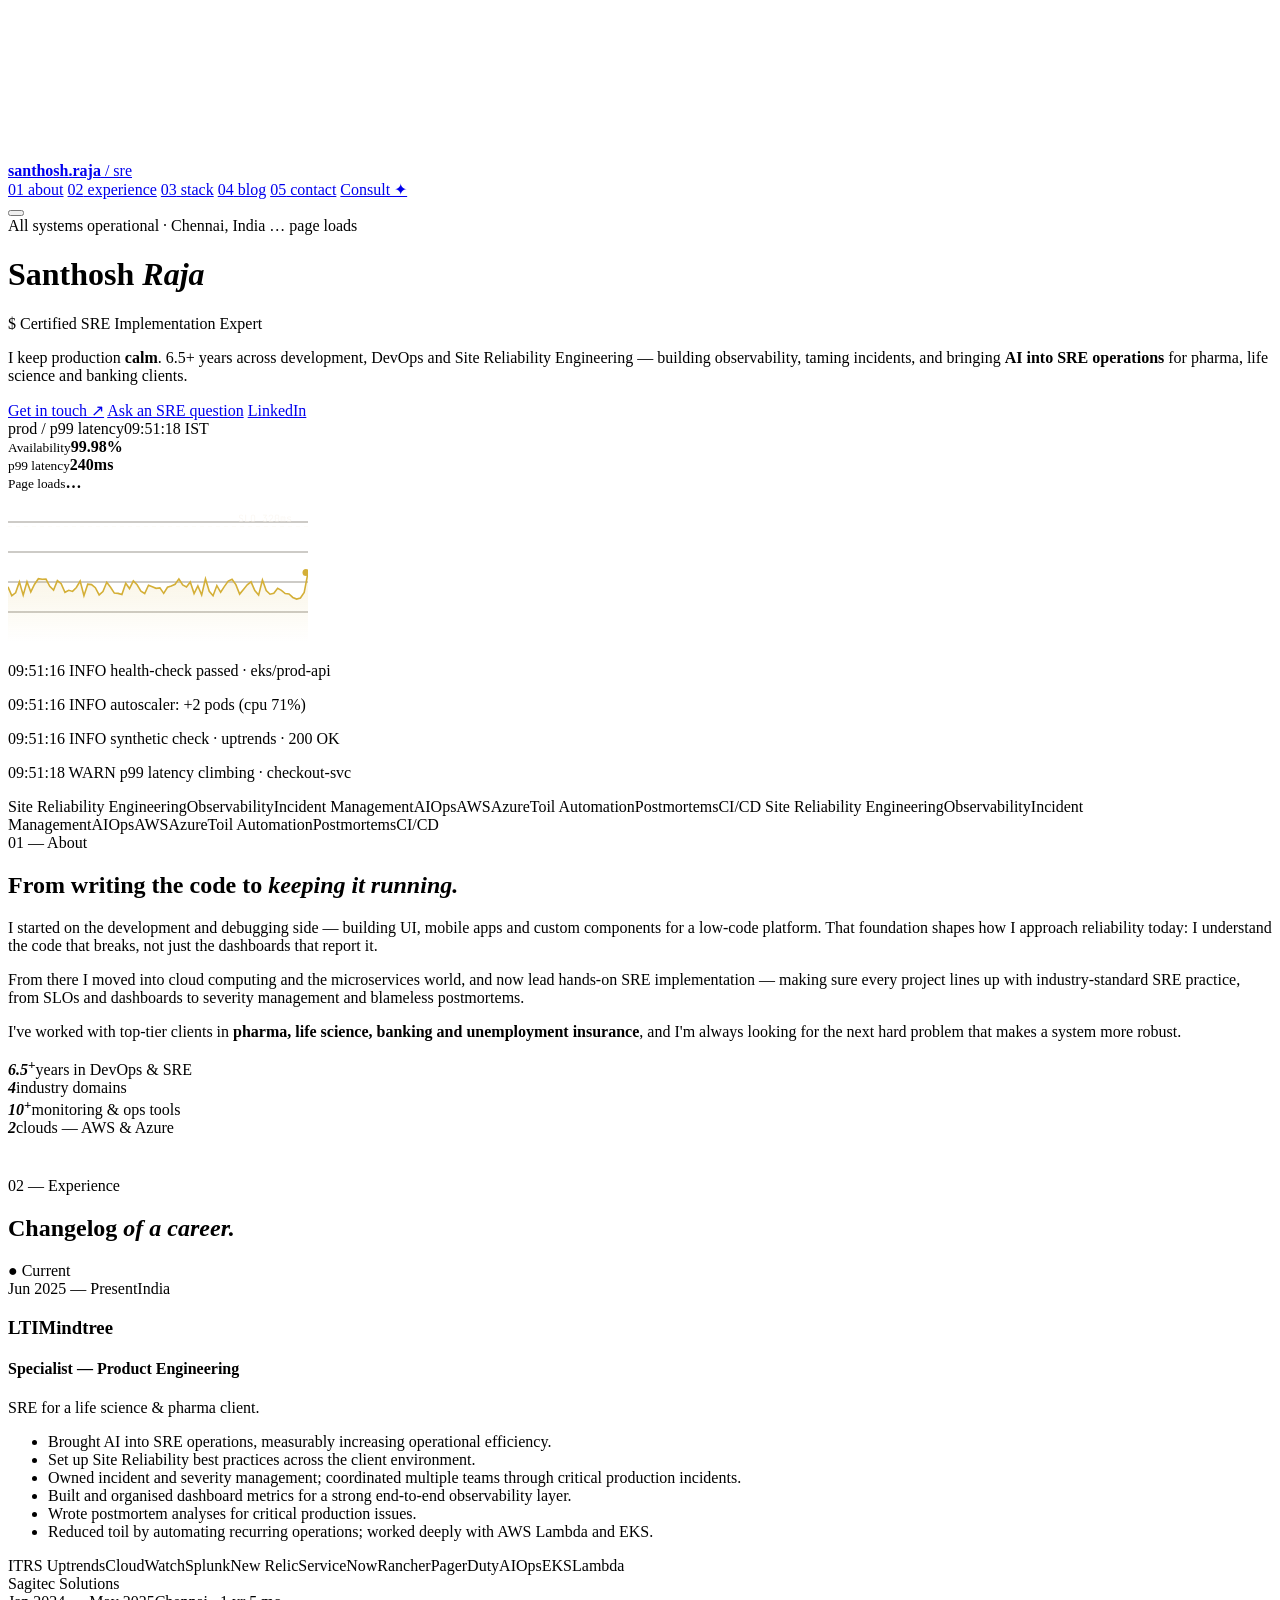
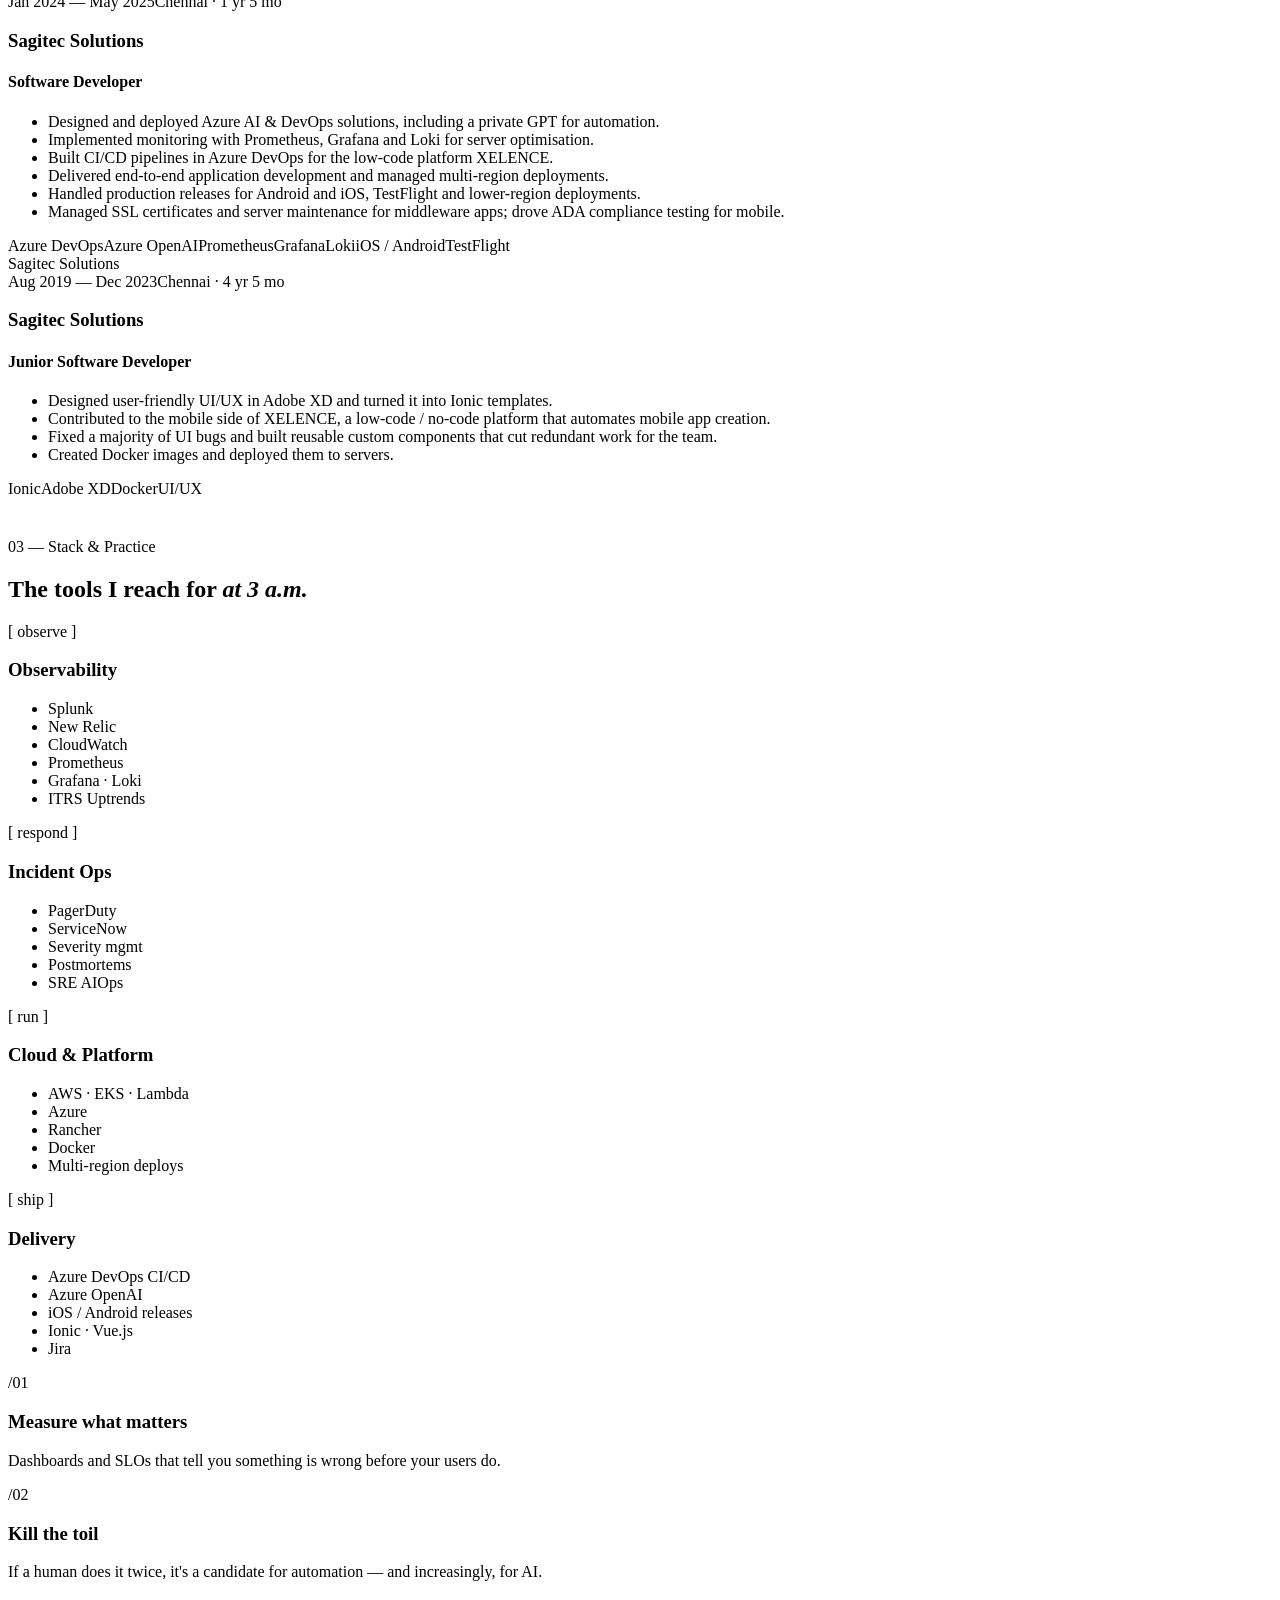
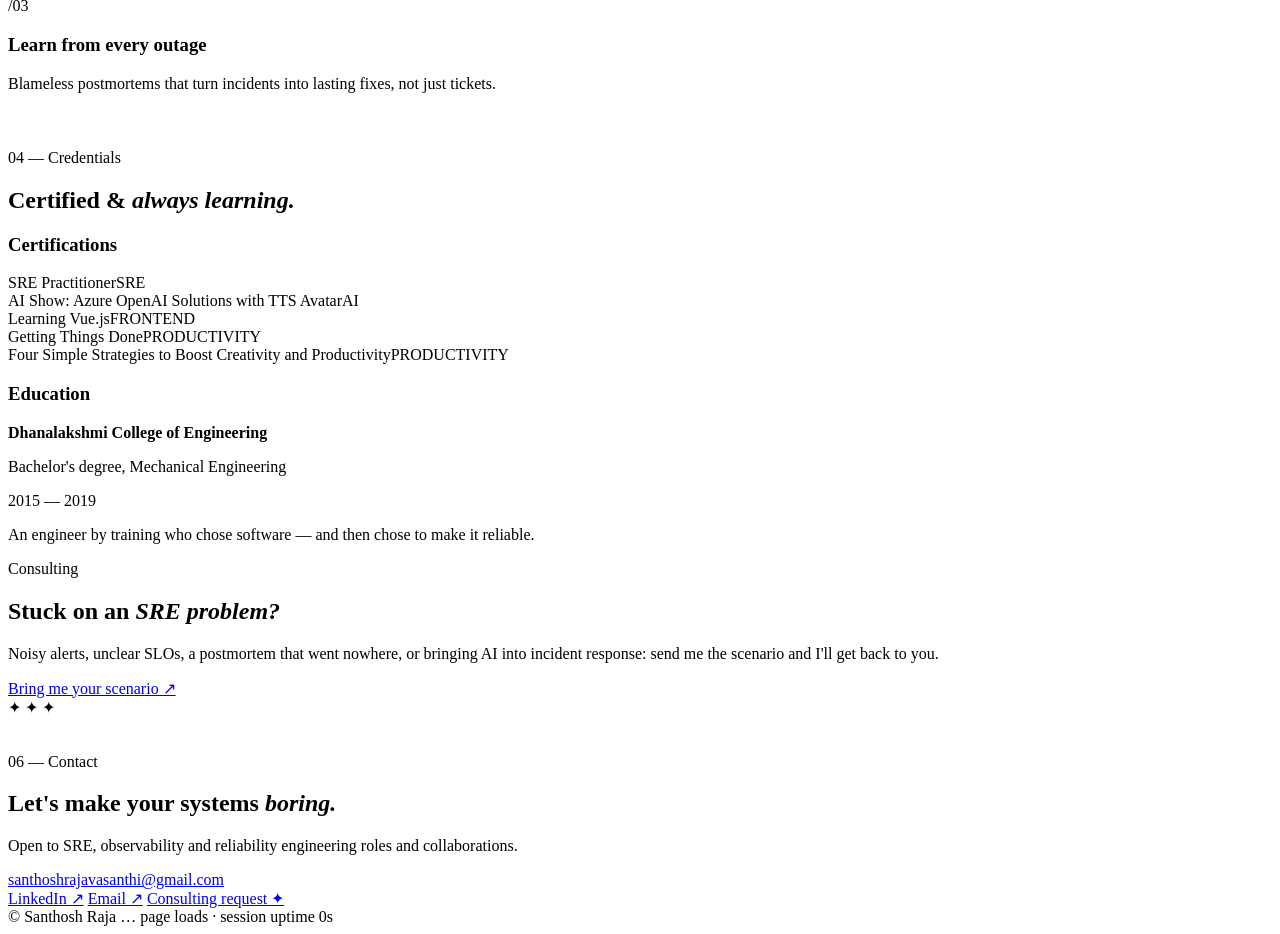
==== index.html @ d0b8d22f "New deisgns" ====
<!DOCTYPE html>
<html lang="en">
<head>
<meta charset="UTF-8" />
<meta name="viewport" content="width=device-width, initial-scale=1.0" />
<title>Santhosh Raja — Site Reliability Engineer</title>
<meta name="description" content="Santhosh Raja — Certified SRE Implementation Expert, SRE AI specialist, Observability & Monitoring, AWS and Azure. Chennai, India." />
<meta property="og:title" content="Santhosh Raja — Site Reliability Engineer" />
<meta property="og:description" content="6.5+ years across DevOps, SRE, observability and cloud. Keeping production calm." />
<meta name="theme-color" content="#050505" />
<link rel="icon" href="data:image/svg+xml,<svg xmlns='http://www.w3.org/2000/svg' viewBox='0 0 32 32'><rect width='32' height='32' rx='7' fill='%2307090c'/><circle cx='16' cy='16' r='6' fill='%23d4af37'/></svg>" />
<link rel="preconnect" href="https://fonts.googleapis.com" />
<link rel="preconnect" href="https://fonts.gstatic.com" crossorigin />
<link href="https://fonts.googleapis.com/css2?family=Cormorant+Garamond:ital,wght@0,400;0,500;0,600;1,400;1,500&family=Cinzel:wght@400;500;600&family=JetBrains+Mono:wght@400;500;700&family=Inter+Tight:wght@400;500;600;700&display=swap" rel="stylesheet" />
<link rel="stylesheet" href="assets/css/site.css" />
</head>
<body>
<canvas id="bg" aria-hidden="true"></canvas>
<div class="glow"></div>

<nav id="nav">
  <div class="wrap">
    <a href="index.html#top" class="brand"><span class="pulse"></span><b>santhosh.raja</b> / sre</a>
    <div class="navlinks">
      <a href="index.html#about"><span>01</span> about</a>
      <a href="index.html#experience"><span>02</span> experience</a>
      <a href="index.html#stack"><span>03</span> stack</a>
      <a href="blog.html"><span>04</span> blog</a>
      <a href="index.html#contact"><span>05</span> contact</a>
      <a href="consult.html" class="nav-cta">Consult ✦</a>
    </div>
    <button class="menu-btn" aria-label="Menu" aria-expanded="false"><i></i><i></i></button>
  </div>
</nav>

<header class="hero wrap" id="top">
  <div class="status-chip"><span class="pulse"></span>All systems operational · Chennai, India <span class="chip-sep"></span><span class="visits-inline"><span data-visits>…</span> page loads</span></div>
  <h1>Santhosh <em>Raja</em></h1>
  <div class="role"><span id="typed"></span><span class="caret"></span></div>

  <div class="hero-grid">
    <div>
      <p class="lede">I keep production <strong>calm</strong>. 6.5+ years across development, DevOps and Site Reliability Engineering — building observability, taming incidents, and bringing <strong>AI into SRE operations</strong> for pharma, life science and banking clients.</p>
      <div class="cta">
        <a class="btn primary" href="#contact">Get in touch ↗</a>
        <a class="btn" href="consult.html">Ask an SRE question</a>
        <a class="btn" href="https://www.linkedin.com/in/raja-santhosh" target="_blank" rel="noopener">LinkedIn</a>
      </div>
    </div>

    <div class="panel r" aria-hidden="true">
      <div class="panel-head"><div class="dots"><i></i><i></i><i></i></div><span>prod / p99 latency</span><span id="clock">--:--:--</span></div>
      <div class="slo">
        <div><small>Availability</small><b class="g">99.98%</b></div>
        <div><small>p99 latency</small><b id="p99">212ms</b></div>
        <div><small>Page loads</small><b data-visits>…</b></div>
      </div>
      <canvas id="graph"></canvas>
      <div class="log" id="log"></div>
    </div>
  </div>
</header>

<div class="marquee" aria-hidden="true">
  <div class="track">
    <span>Site Reliability Engineering</span><span>Observability</span><span>Incident Management</span><span>AIOps</span><span>AWS</span><span>Azure</span><span>Toil Automation</span><span>Postmortems</span><span>CI/CD</span>
    <span>Site Reliability Engineering</span><span>Observability</span><span>Incident Management</span><span>AIOps</span><span>AWS</span><span>Azure</span><span>Toil Automation</span><span>Postmortems</span><span>CI/CD</span>
  </div>
</div>

<section id="about">
  <div class="wrap">
    <div class="eyebrow r">01 — About</div>
    <h2 class="r">From writing the code to <em>keeping it running.</em></h2>
    <div class="about-grid">
      <div class="r">
        <p>I started on the development and debugging side — building UI, mobile apps and custom components for a low-code platform. That foundation shapes how I approach reliability today: I understand the code that breaks, not just the dashboards that report it.</p>
        <p>From there I moved into cloud computing and the microservices world, and now lead hands-on SRE implementation — making sure every project lines up with industry-standard SRE practice, from SLOs and dashboards to severity management and blameless postmortems.</p>
        <p>I've worked with top-tier clients in <strong style="color:var(--ink)">pharma, life science, banking and unemployment insurance</strong>, and I'm always looking for the next hard problem that makes a system more robust.</p>
      </div>
      <div class="stats r">
        <div class="stat"><b><i data-count="6.5">0</i><sup>+</sup></b><span>years in DevOps &amp; SRE</span></div>
        <div class="stat"><b><i data-count="4">0</i></b><span>industry domains</span></div>
        <div class="stat"><b><i data-count="10">0</i><sup>+</sup></b><span>monitoring &amp; ops tools</span></div>
        <div class="stat"><b><i data-count="2">0</i></b><span>clouds — AWS &amp; Azure</span></div>
      </div>
    </div>
  </div>
</section>

<section id="experience" style="padding-top:40px">
  <div class="wrap">
    <div class="eyebrow r">02 — Experience</div>
    <h2 class="r">Changelog <em>of a career.</em></h2>

    <div class="xp">
      <article class="job current r">
        <div class="when"><span class="tag">● Current</span><br>Jun 2025 — Present<span class="dur">India</span></div>
        <div>
          <h3>LTIMindtree</h3>
          <h4>Specialist — Product Engineering</h4>
          <p class="ctx">SRE for a life science &amp; pharma client.</p>
          <ul>
            <li>Brought AI into SRE operations, measurably increasing operational efficiency.</li>
            <li>Set up Site Reliability best practices across the client environment.</li>
            <li>Owned incident and severity management; coordinated multiple teams through critical production incidents.</li>
            <li>Built and organised dashboard metrics for a strong end-to-end observability layer.</li>
            <li>Wrote postmortem analyses for critical production issues.</li>
            <li>Reduced toil by automating recurring operations; worked deeply with AWS Lambda and EKS.</li>
          </ul>
          <div class="chips"><span class="chip">ITRS Uptrends</span><span class="chip">CloudWatch</span><span class="chip">Splunk</span><span class="chip">New Relic</span><span class="chip">ServiceNow</span><span class="chip">Rancher</span><span class="chip">PagerDuty</span><span class="chip">AIOps</span><span class="chip">EKS</span><span class="chip">Lambda</span></div>
        </div>
      </article>

      <article class="job r">
        <div class="when"><span class="tag">Sagitec Solutions</span><br>Jan 2024 — May 2025<span class="dur">Chennai · 1 yr 5 mo</span></div>
        <div>
          <h3>Sagitec Solutions</h3>
          <h4>Software Developer</h4>
          <ul>
            <li>Designed and deployed Azure AI &amp; DevOps solutions, including a private GPT for automation.</li>
            <li>Implemented monitoring with Prometheus, Grafana and Loki for server optimisation.</li>
            <li>Built CI/CD pipelines in Azure DevOps for the low-code platform XELENCE.</li>
            <li>Delivered end-to-end application development and managed multi-region deployments.</li>
            <li>Handled production releases for Android and iOS, TestFlight and lower-region deployments.</li>
            <li>Managed SSL certificates and server maintenance for middleware apps; drove ADA compliance testing for mobile.</li>
          </ul>
          <div class="chips"><span class="chip">Azure DevOps</span><span class="chip">Azure OpenAI</span><span class="chip">Prometheus</span><span class="chip">Grafana</span><span class="chip">Loki</span><span class="chip">iOS / Android</span><span class="chip">TestFlight</span></div>
        </div>
      </article>

      <article class="job r">
        <div class="when"><span class="tag">Sagitec Solutions</span><br>Aug 2019 — Dec 2023<span class="dur">Chennai · 4 yr 5 mo</span></div>
        <div>
          <h3>Sagitec Solutions</h3>
          <h4>Junior Software Developer</h4>
          <ul>
            <li>Designed user-friendly UI/UX in Adobe XD and turned it into Ionic templates.</li>
            <li>Contributed to the mobile side of XELENCE, a low-code / no-code platform that automates mobile app creation.</li>
            <li>Fixed a majority of UI bugs and built reusable custom components that cut redundant work for the team.</li>
            <li>Created Docker images and deployed them to servers.</li>
          </ul>
          <div class="chips"><span class="chip">Ionic</span><span class="chip">Adobe XD</span><span class="chip">Docker</span><span class="chip">UI/UX</span></div>
        </div>
      </article>
    </div>
  </div>
</section>

<section id="stack" style="padding-top:40px">
  <div class="wrap">
    <div class="eyebrow r">03 — Stack &amp; Practice</div>
    <h2 class="r">The tools I reach for <em>at 3 a.m.</em></h2>

    <div class="stack-grid">
      <div class="card r"><span class="ic">[ observe ]</span><h3>Observability</h3><ul><li>Splunk</li><li>New Relic</li><li>CloudWatch</li><li>Prometheus</li><li>Grafana · Loki</li><li>ITRS Uptrends</li></ul></div>
      <div class="card r"><span class="ic">[ respond ]</span><h3>Incident Ops</h3><ul><li>PagerDuty</li><li>ServiceNow</li><li>Severity mgmt</li><li>Postmortems</li><li>SRE AIOps</li></ul></div>
      <div class="card r"><span class="ic">[ run ]</span><h3>Cloud &amp; Platform</h3><ul><li>AWS · EKS · Lambda</li><li>Azure</li><li>Rancher</li><li>Docker</li><li>Multi-region deploys</li></ul></div>
      <div class="card r"><span class="ic">[ ship ]</span><h3>Delivery</h3><ul><li>Azure DevOps CI/CD</li><li>Azure OpenAI</li><li>iOS / Android releases</li><li>Ionic · Vue.js</li><li>Jira</li></ul></div>
    </div>

    <div class="pillars">
      <div class="pillar r"><span class="n">/01</span><h3>Measure what matters</h3><p>Dashboards and SLOs that tell you something is wrong before your users do.</p></div>
      <div class="pillar r"><span class="n">/02</span><h3>Kill the toil</h3><p>If a human does it twice, it's a candidate for automation — and increasingly, for AI.</p></div>
      <div class="pillar r"><span class="n">/03</span><h3>Learn from every outage</h3><p>Blameless postmortems that turn incidents into lasting fixes, not just tickets.</p></div>
    </div>
  </div>
</section>

<section id="credentials" style="padding-top:40px">
  <div class="wrap">
    <div class="eyebrow r">04 — Credentials</div>
    <h2 class="r">Certified &amp; <em>always learning.</em></h2>
    <div class="two">
      <div class="list-panel r">
        <h3>Certifications</h3>
        <div class="cert">SRE Practitioner<span>SRE</span></div>
        <div class="cert">AI Show: Azure OpenAI Solutions with TTS Avatar<span>AI</span></div>
        <div class="cert">Learning Vue.js<span>FRONTEND</span></div>
        <div class="cert">Getting Things Done<span>PRODUCTIVITY</span></div>
        <div class="cert">Four Simple Strategies to Boost Creativity and Productivity<span>PRODUCTIVITY</span></div>
      </div>
      <div class="list-panel edu r">
        <h3>Education</h3>
        <b>Dhanalakshmi College of Engineering</b>
        <p>Bachelor's degree, Mechanical Engineering</p>
        <span class="yr">2015 — 2019</span>
        <p class="note">An engineer by training who chose software — and then chose to make it reliable.</p>
      </div>
    </div>
  </div>
</section>

<section id="writing" style="padding-top:40px">
  <div class="wrap">
    <div class="eyebrow r">05 — Field Notes</div>
    <div class="section-head">
      <h2 class="r">From the <em>reliability journal.</em></h2>
      <a class="btn r" href="blog.html">All posts →</a>
    </div>
    <div class="post-grid" id="latest-posts"></div>
  </div>
</section>

<section class="consult-band">
  <div class="wrap">
    <div class="band r">
      <div>
        <div class="eyebrow">Consulting</div>
        <h2>Stuck on an <em>SRE problem?</em></h2>
        <p>Noisy alerts, unclear SLOs, a postmortem that went nowhere, or bringing AI into incident response: send me the scenario and I'll get back to you.</p>
      </div>
      <a class="btn primary" href="consult.html">Bring me your scenario ↗</a>
    </div>
  </div>
</section>

<section class="contact" id="contact">
  <div class="wrap">
    <div class="ornament r" aria-hidden="true">✦ ✦ ✦</div><br><br>
    <div class="eyebrow r" style="justify-content:center">06 — Contact</div>
    <h2 class="r">Let's make your systems <em>boring.</em></h2>
    <p class="r">Open to SRE, observability and reliability engineering roles and collaborations.</p>
    <a class="mail r" href="mailto:santhoshrajavasanthi@gmail.com">santhoshrajavasanthi@gmail.com</a>
    <div class="socials r">
      <a class="btn" href="https://www.linkedin.com/in/raja-santhosh" target="_blank" rel="noopener">LinkedIn ↗</a>
      <a class="btn" href="mailto:santhoshrajavasanthi@gmail.com">Email ↗</a>
      <a class="btn primary" href="consult.html">Consulting request ✦</a>
    </div>
  </div>
</section>

<footer>
  <div class="wrap">
    <span>© <span id="yr"></span> Santhosh Raja</span>
    <span><span data-visits style="color:var(--ok)">…</span> page loads · session uptime <span id="uptime" style="color:var(--ok)">0s</span></span>
  </div>
</footer>

<script src="config.js"></script>
<script src="assets/js/site.js"></script>
<script>
(() => {
  const reduce = matchMedia('(prefers-reduced-motion: reduce)').matches;
  // typed role
  const roles = ['Certified SRE Implementation Expert','SRE AI Specialist','Observability & Monitoring','AWS · Azure'];
  const el = document.getElementById('typed');
  let ri = 0, ci = 0, del = false;
  (function type(){
    const w = roles[ri];
    el.textContent = '$ ' + w.slice(0, ci);
    if (!del && ci === w.length) { del = true; return setTimeout(type, 1800); }
    if (del && ci === 0) { del = false; ri = (ri + 1) % roles.length; }
    ci += del ? -1 : 1;
    setTimeout(type, del ? 28 : 55);
  })();

  // counters
  const cio = new IntersectionObserver(es => es.forEach(e => {
    if (!e.isIntersecting) return;
    const b = e.target, to = parseFloat(b.dataset.count), dec = to % 1 ? 1 : 0, t0 = performance.now();
    (function tick(t){
      const p = Math.min(1, (t - t0) / 1400), v = to * (1 - Math.pow(1 - p, 3));
      b.textContent = v.toFixed(dec);
      if (p < 1) requestAnimationFrame(tick);
    })(t0);
    cio.unobserve(b);
  }), {threshold: .6});
  document.querySelectorAll('[data-count]').forEach(b => cio.observe(b));

  // latest posts
  fetch('posts/index.json').then(r => r.json()).then(list => {
    const box = document.getElementById('latest-posts');
    box.innerHTML = list.slice(0,3).map(window.postCard).join('') || '<p class="muted">First post coming soon.</p>';
    observeReveal(box);
  }).catch(() => { document.getElementById('writing').style.display = 'none'; });

  // live clock
  const clock = document.getElementById('clock');
  setInterval(() => { clock.textContent = new Date().toLocaleTimeString('en-GB', {timeZone:'Asia/Kolkata'}) + ' IST'; }, 1000);

  // latency graph
  const cv = document.getElementById('graph'), ctx = cv.getContext('2d'), p99 = document.getElementById('p99');
  let pts = Array.from({length: 80}, () => 200 + Math.random() * 30), W, H;
  function size(){ const d = devicePixelRatio || 1; W = cv.clientWidth; H = cv.clientHeight; cv.width = W*d; cv.height = H*d; ctx.setTransform(d,0,0,d,0,0); }
  size(); addEventListener('resize', size);
  let spike = 0;
  function draw(){
    ctx.clearRect(0,0,W,H);
    ctx.strokeStyle = 'rgba(58,50,34,.5)'; ctx.lineWidth = 1;
    for (let y = 30; y < H; y += 30) { ctx.beginPath(); ctx.moveTo(0,y); ctx.lineTo(W,y); ctx.stroke(); }
    // SLO line
    const sloY = H - (320 - 120) / 260 * H;
    ctx.setLineDash([4,4]); ctx.strokeStyle = 'rgba(247,243,234,.35)';
    ctx.beginPath(); ctx.moveTo(0,sloY); ctx.lineTo(W,sloY); ctx.stroke(); ctx.setLineDash([]);
    ctx.fillStyle = 'rgba(247,243,234,.55)'; ctx.font = '10px JetBrains Mono, monospace'; ctx.fillText('SLO 320ms', W - 70, sloY - 5);
    const step = W / (pts.length - 1), Y = v => H - (v - 120) / 260 * H;
    const g = ctx.createLinearGradient(0,0,0,H); g.addColorStop(0,'rgba(212,175,55,.28)'); g.addColorStop(1,'rgba(212,175,55,0)');
    ctx.beginPath(); ctx.moveTo(0, Y(pts[0]));
    pts.forEach((v,i) => ctx.lineTo(i*step, Y(v)));
    ctx.lineTo(W,H); ctx.lineTo(0,H); ctx.fillStyle = g; ctx.fill();
    ctx.beginPath(); pts.forEach((v,i) => i ? ctx.lineTo(i*step, Y(v)) : ctx.moveTo(0, Y(v)));
    ctx.strokeStyle = '#d4af37'; ctx.lineWidth = 1.6; ctx.stroke();
    const lx = W, ly = Y(pts[pts.length-1]);
    ctx.beginPath(); ctx.arc(lx-2, ly, 3.5, 0, 7); ctx.fillStyle = '#d4af37'; ctx.fill();
  }
  draw();
  if (!reduce) setInterval(() => {
    const last = pts[pts.length-1];
    let v = last + (Math.random() - .5) * 18 + (210 - last) * .08;
    if (spike > 0) { v += 70 * Math.sin(spike / 6 * Math.PI); spike--; }
    pts.push(Math.max(140, Math.min(370, v))); pts.shift();
    p99.textContent = Math.round(pts[pts.length-1]) + 'ms';
    draw();
  }, 260);

  // log stream
  const log = document.getElementById('log');
  const lines = [
    ['ok','INFO','health-check passed · eks/prod-api'],
    ['i','INFO','autoscaler: +2 pods (cpu 71%)'],
    ['ok','INFO','synthetic check · uptrends · 200 OK'],
    ['w','WARN','p99 latency climbing · checkout-svc'],
    ['i','AIOPS','anomaly correlated → runbook #42 triggered'],
    ['ok','INFO','auto-remediation complete · latency nominal'],
    ['ok','INFO','lambda cold-starts within budget'],
    ['i','INFO','postmortem PM-118 published'],
    ['ok','INFO','error budget burn rate 0.4x'],
  ];
  let li = 0;
  function addLine(){
    const [c, lvl, msg] = lines[li++ % lines.length];
    if (lvl === 'WARN') spike = 6;
    const t = new Date().toLocaleTimeString('en-GB', {timeZone:'Asia/Kolkata'});
    const p = document.createElement('p');
    p.innerHTML = `<span class="t">${t}</span> <span class="${c}">${lvl.padEnd(5,' ')}</span> ${msg}`;
    log.appendChild(p);
    while (log.children.length > 4) log.removeChild(log.firstChild);
  }
  for (let i = 0; i < 3; i++) addLine();
  if (!reduce) setInterval(addLine, 2200);
})();
</script>
</body>
</html>
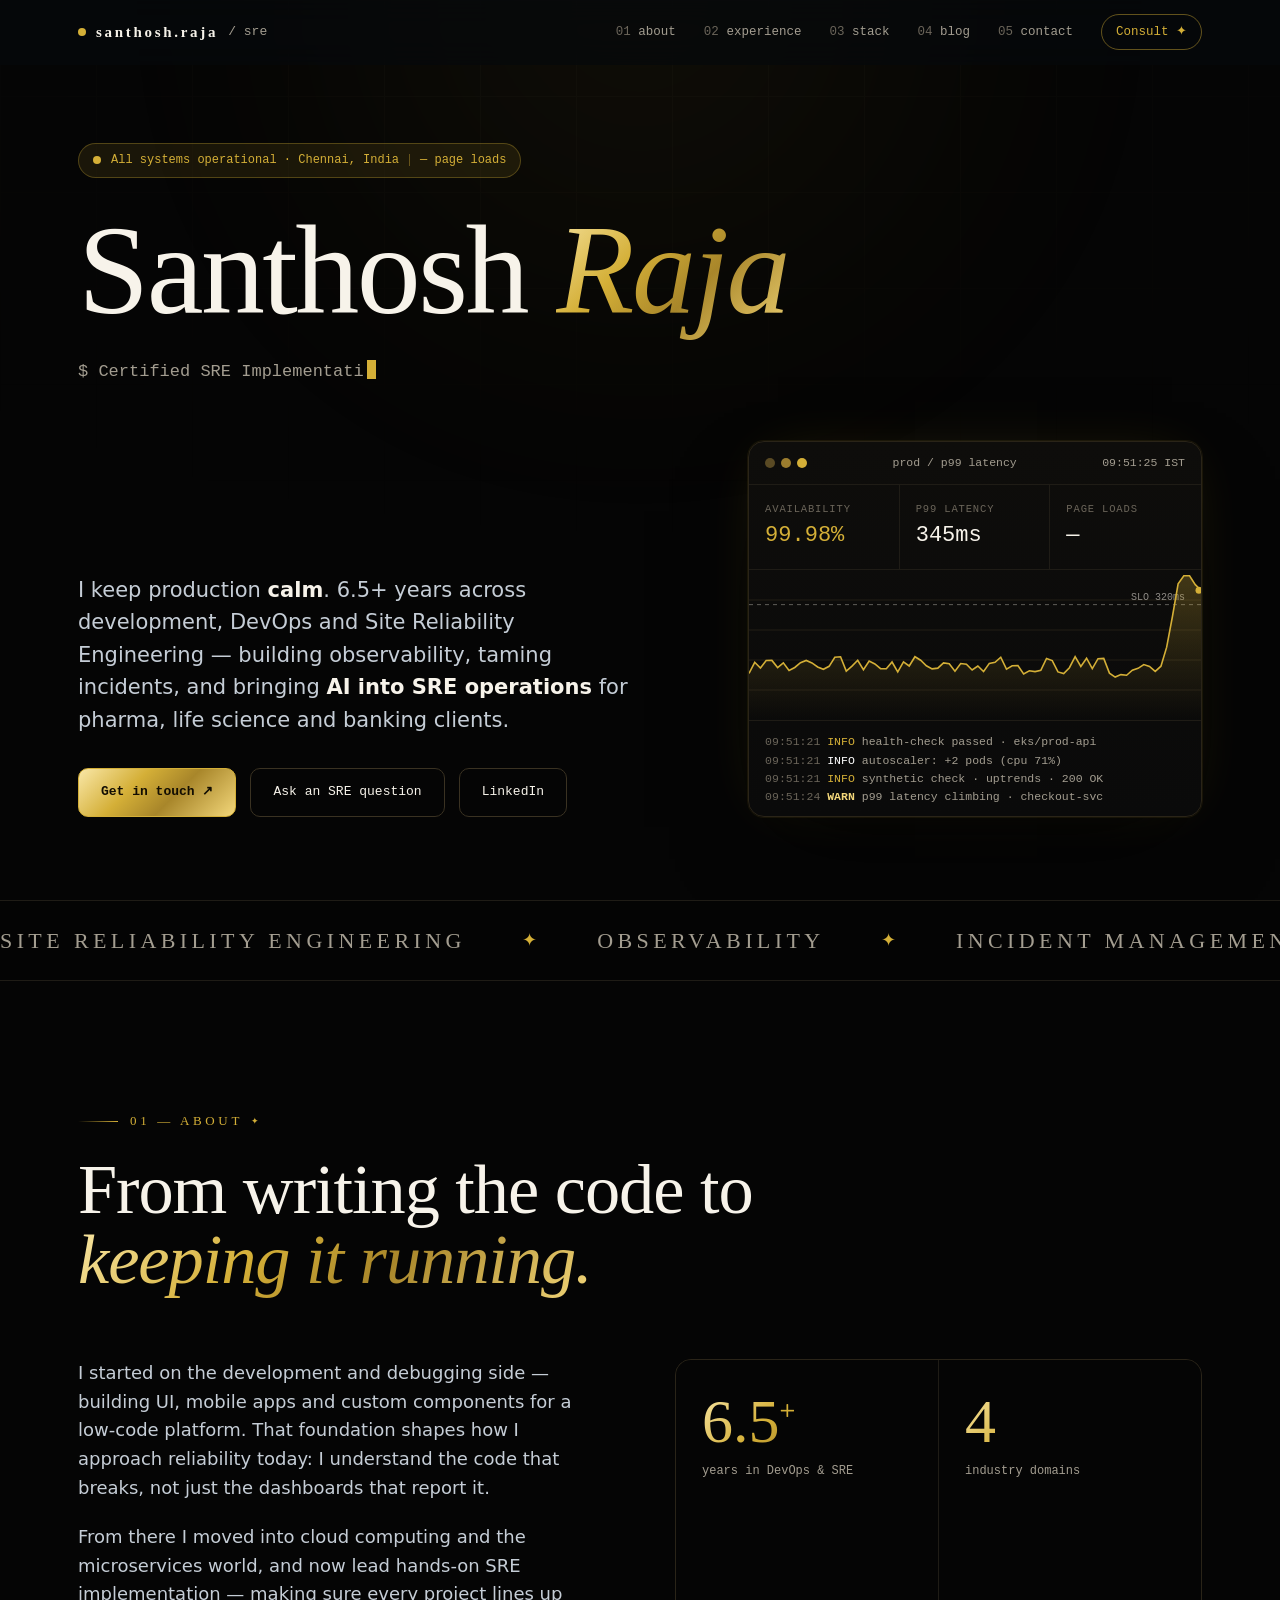
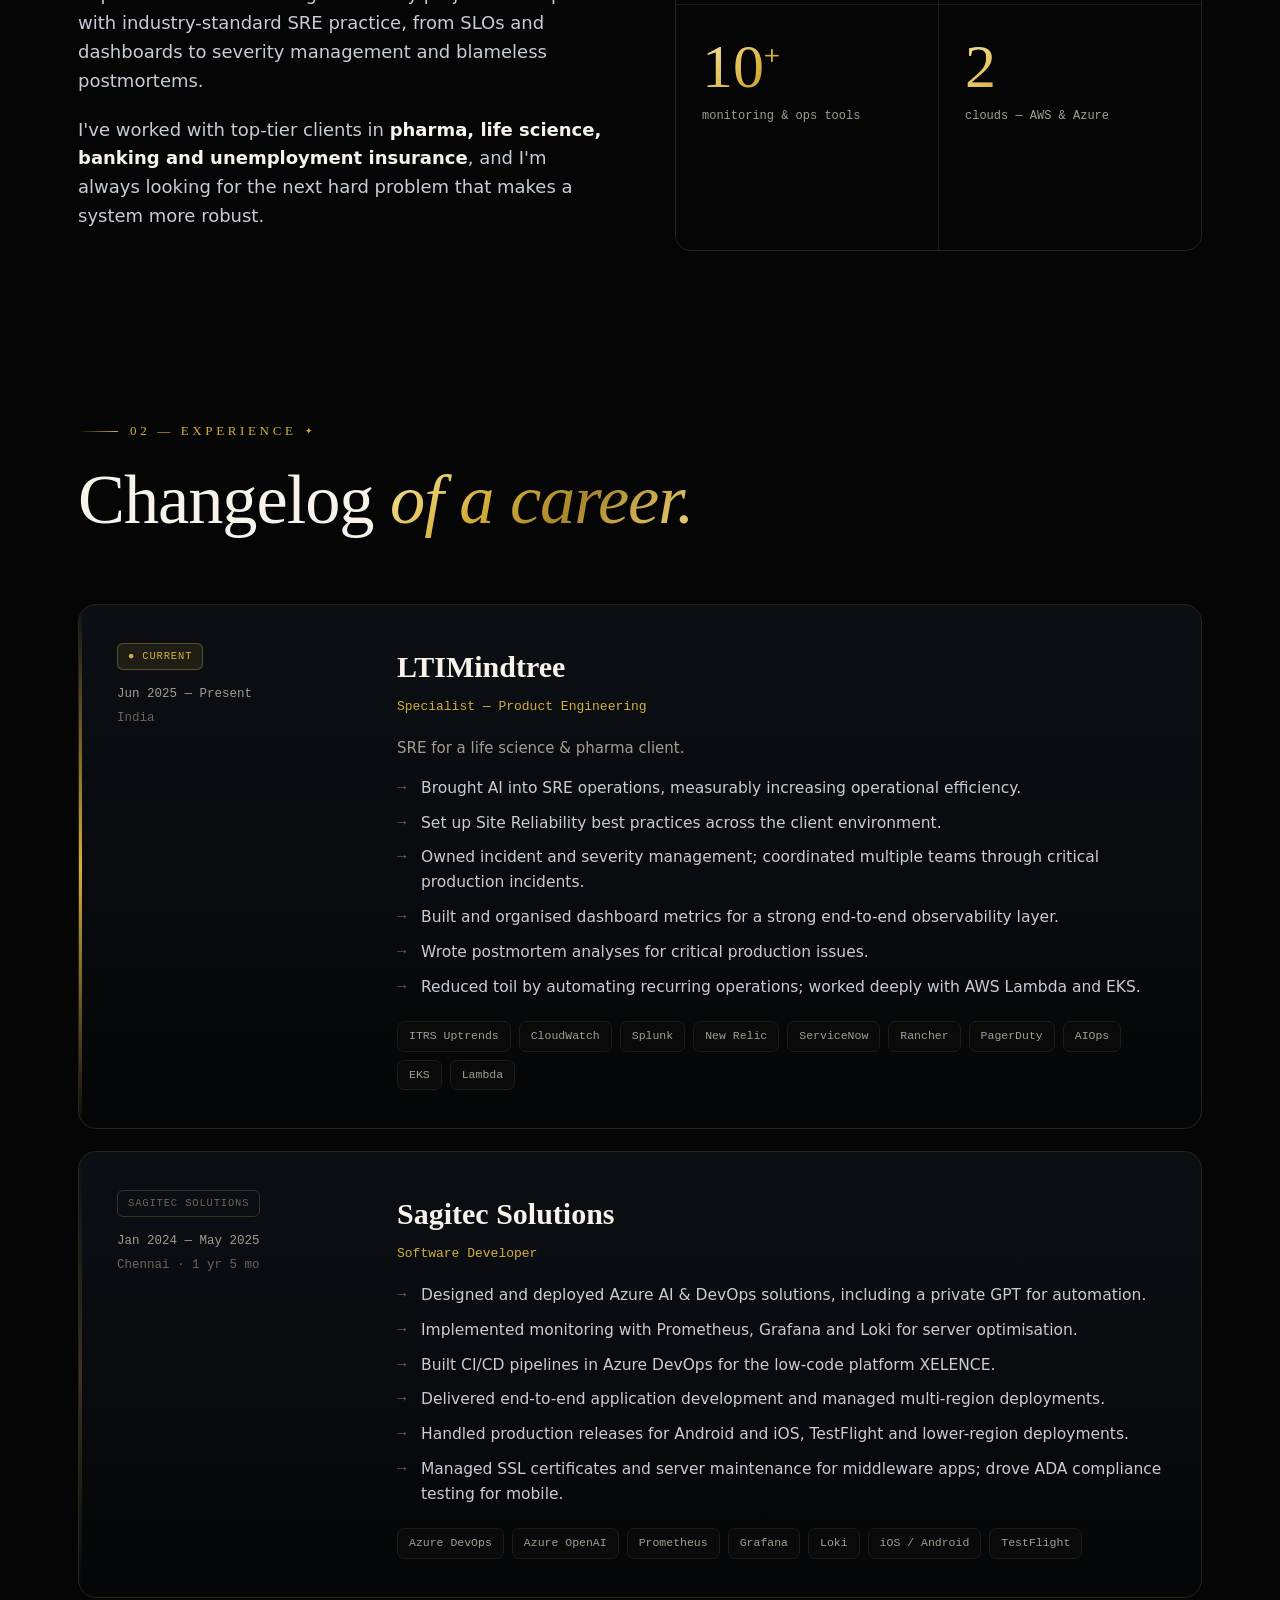
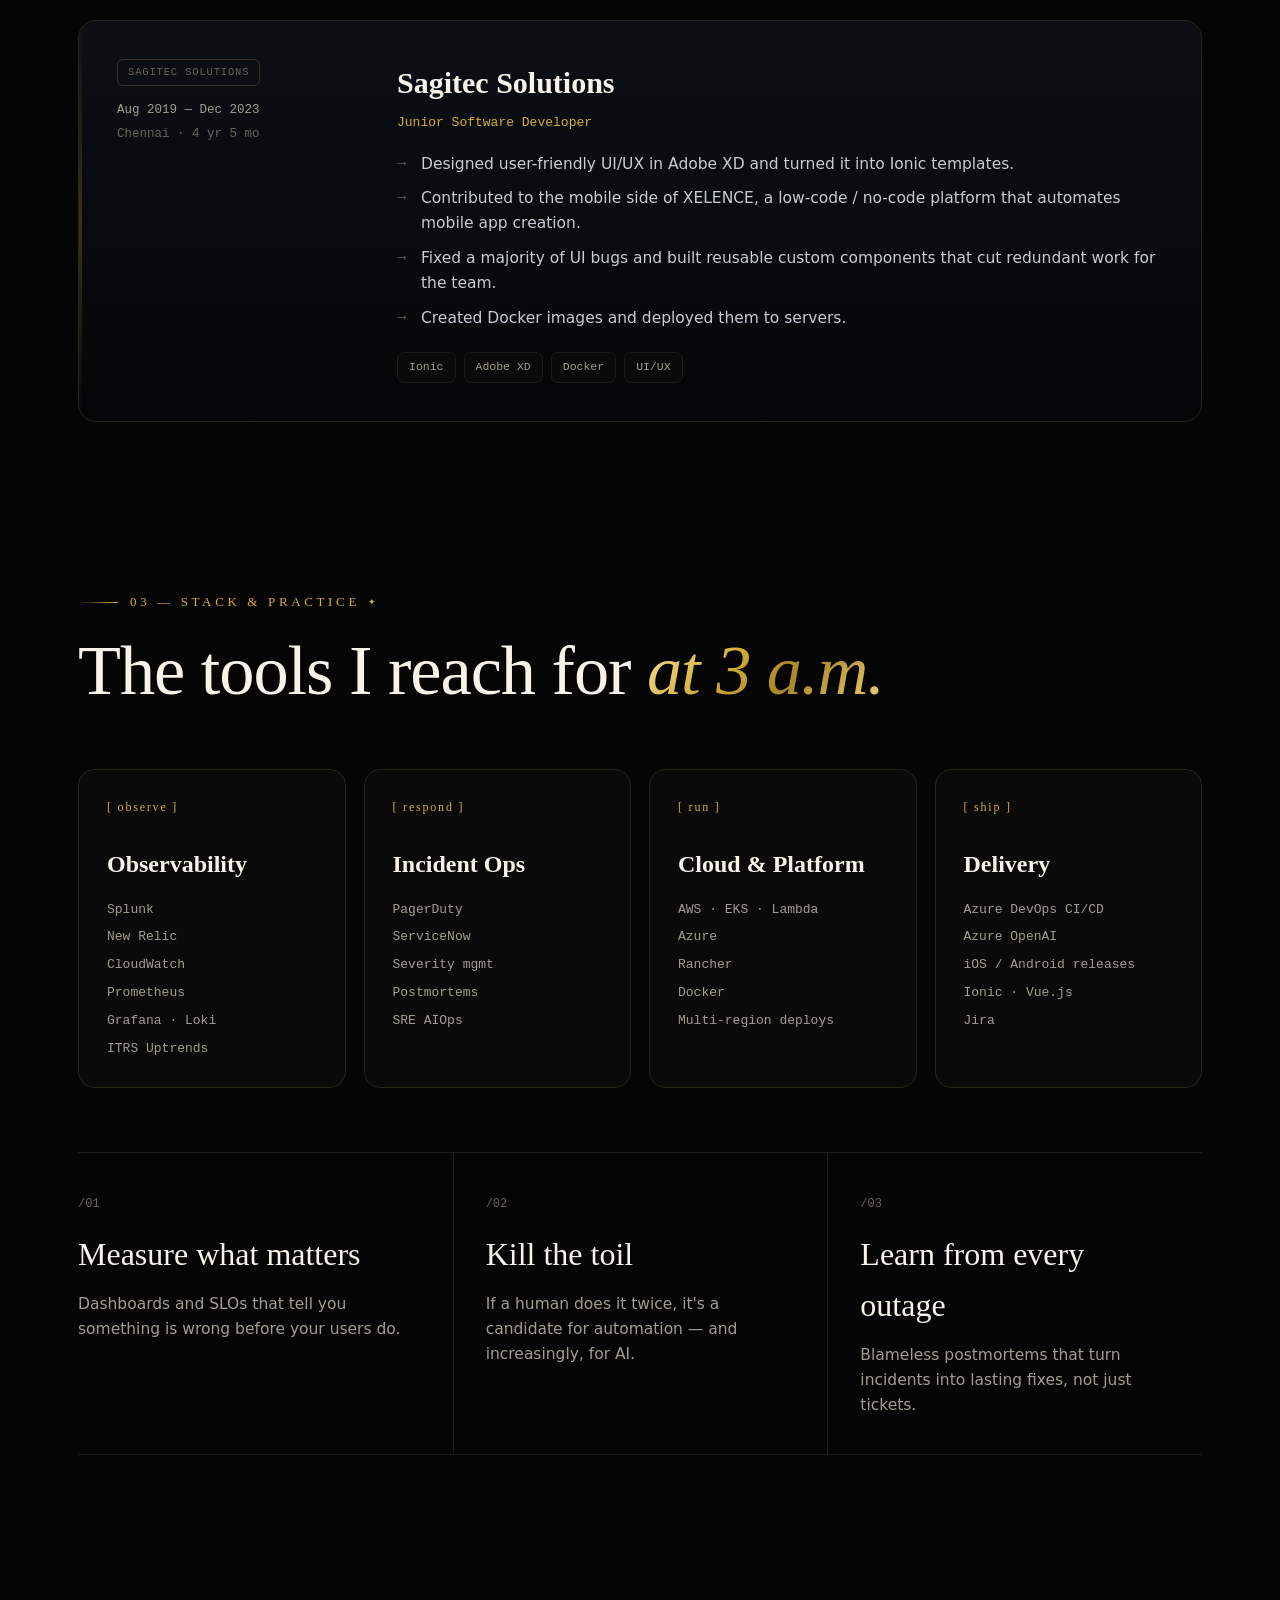
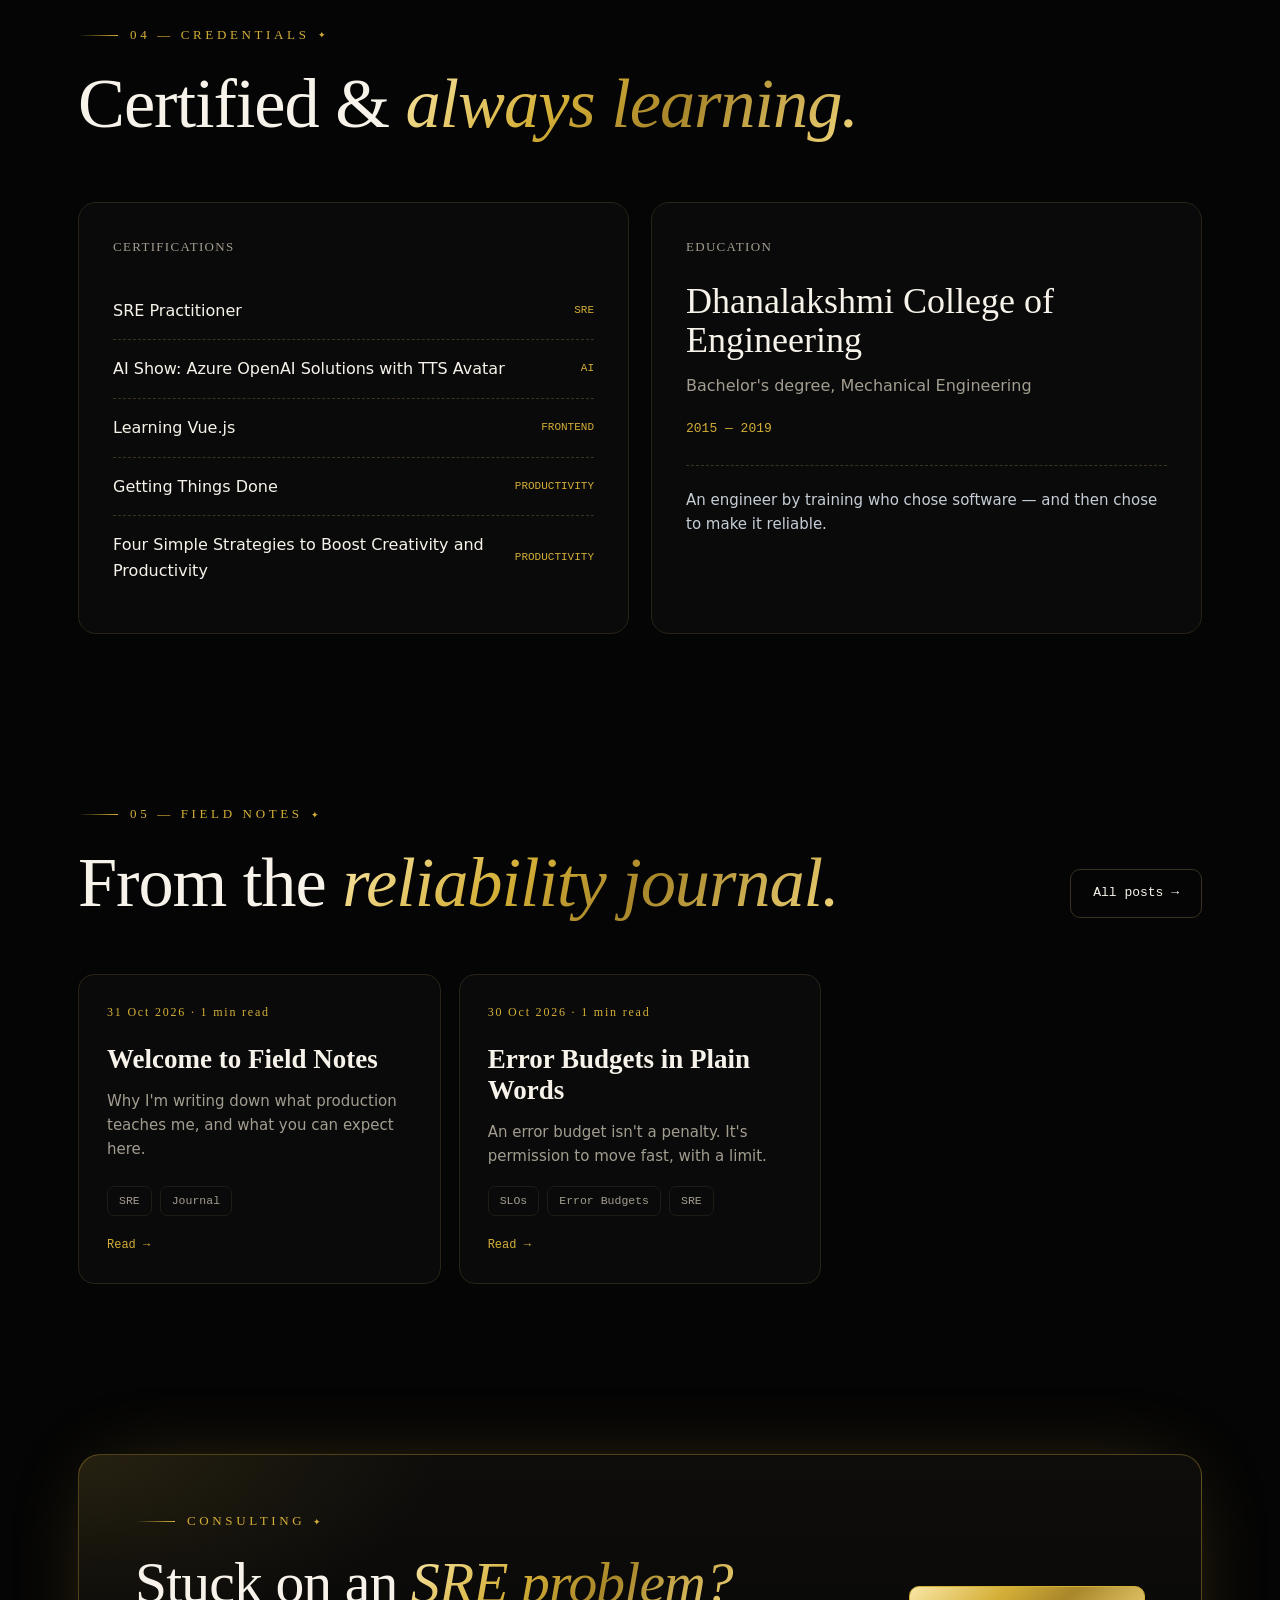
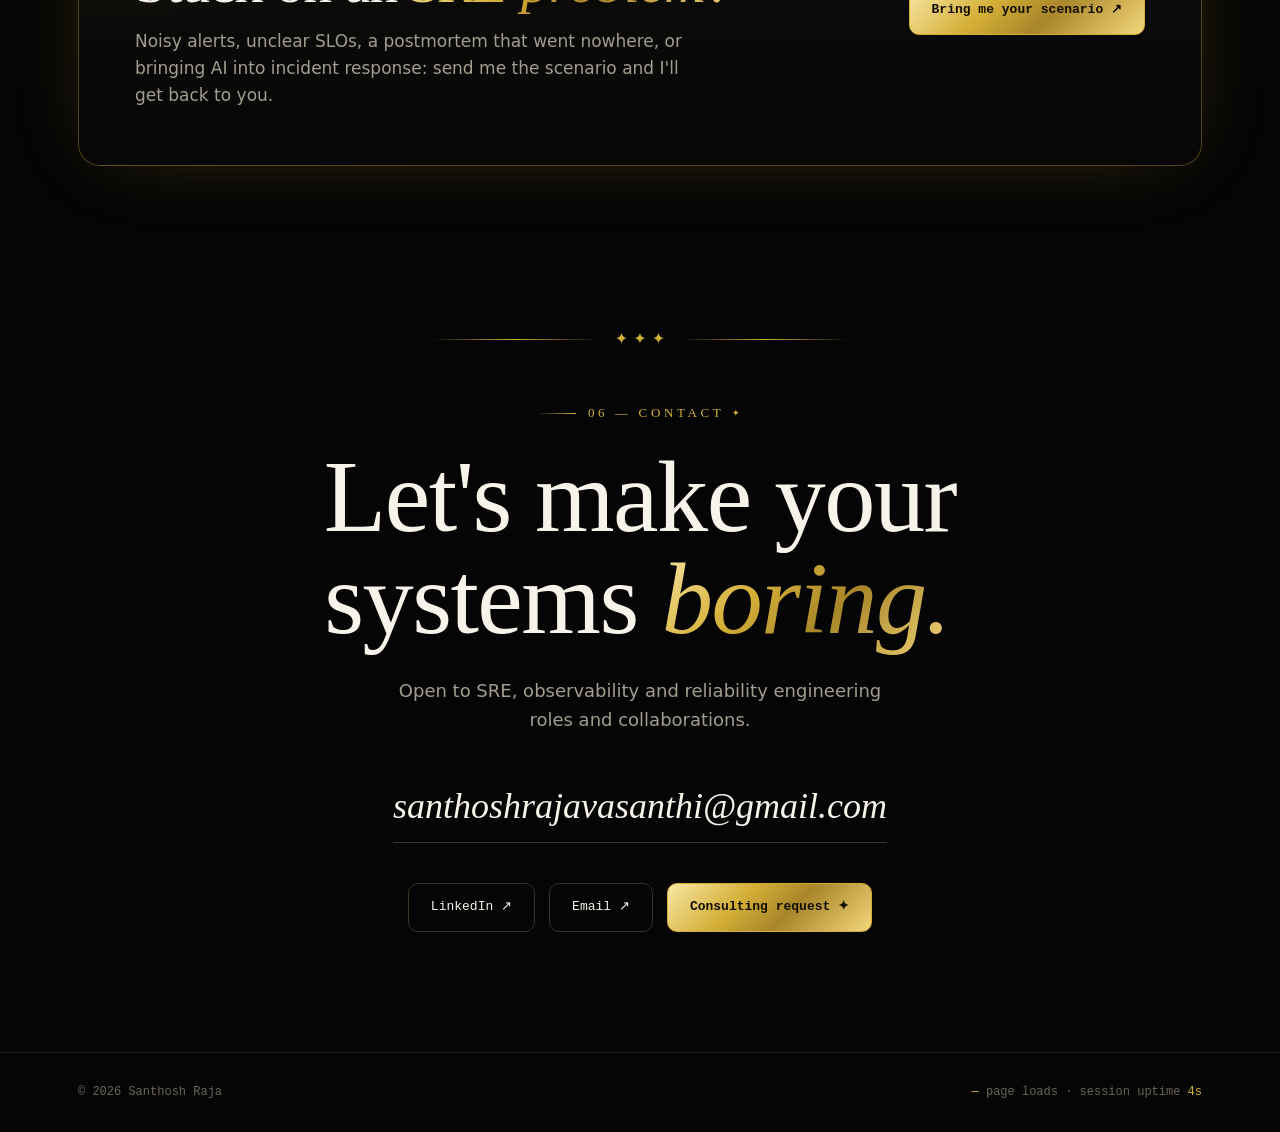
==== commit 56d69371: "Harden site security and remove unused template - Add a Content Security Policy to all pages and mov" ====
--- a/index.html
+++ b/index.html
@@ -2,6 +2,7 @@
 <html lang="en">
 <head>
 <meta charset="UTF-8" />
+<meta http-equiv="Content-Security-Policy" content="default-src 'none'; script-src 'self'; style-src 'self' 'unsafe-inline' https://fonts.googleapis.com; font-src https://fonts.gstatic.com; img-src 'self' data: https:; connect-src 'self' https://abacus.jasoncameron.dev https://formsubmit.co; base-uri 'none'; form-action 'self'" />
 <meta name="viewport" content="width=device-width, initial-scale=1.0" />
 <title>Santhosh Raja — Site Reliability Engineer</title>
 <meta name="description" content="Santhosh Raja — Certified SRE Implementation Expert, SRE AI specialist, Observability & Monitoring, AWS and Azure. Chennai, India." />
@@ -239,107 +240,6 @@
 
 <script src="config.js"></script>
 <script src="assets/js/site.js"></script>
-<script>
-(() => {
-  const reduce = matchMedia('(prefers-reduced-motion: reduce)').matches;
-  // typed role
-  const roles = ['Certified SRE Implementation Expert','SRE AI Specialist','Observability & Monitoring','AWS · Azure'];
-  const el = document.getElementById('typed');
-  let ri = 0, ci = 0, del = false;
-  (function type(){
-    const w = roles[ri];
-    el.textContent = '$ ' + w.slice(0, ci);
-    if (!del && ci === w.length) { del = true; return setTimeout(type, 1800); }
-    if (del && ci === 0) { del = false; ri = (ri + 1) % roles.length; }
-    ci += del ? -1 : 1;
-    setTimeout(type, del ? 28 : 55);
-  })();
-
-  // counters
-  const cio = new IntersectionObserver(es => es.forEach(e => {
-    if (!e.isIntersecting) return;
-    const b = e.target, to = parseFloat(b.dataset.count), dec = to % 1 ? 1 : 0, t0 = performance.now();
-    (function tick(t){
-      const p = Math.min(1, (t - t0) / 1400), v = to * (1 - Math.pow(1 - p, 3));
-      b.textContent = v.toFixed(dec);
-      if (p < 1) requestAnimationFrame(tick);
-    })(t0);
-    cio.unobserve(b);
-  }), {threshold: .6});
-  document.querySelectorAll('[data-count]').forEach(b => cio.observe(b));
-
-  // latest posts
-  fetch('posts/index.json').then(r => r.json()).then(list => {
-    const box = document.getElementById('latest-posts');
-    box.innerHTML = list.slice(0,3).map(window.postCard).join('') || '<p class="muted">First post coming soon.</p>';
-    observeReveal(box);
-  }).catch(() => { document.getElementById('writing').style.display = 'none'; });
-
-  // live clock
-  const clock = document.getElementById('clock');
-  setInterval(() => { clock.textContent = new Date().toLocaleTimeString('en-GB', {timeZone:'Asia/Kolkata'}) + ' IST'; }, 1000);
-
-  // latency graph
-  const cv = document.getElementById('graph'), ctx = cv.getContext('2d'), p99 = document.getElementById('p99');
-  let pts = Array.from({length: 80}, () => 200 + Math.random() * 30), W, H;
-  function size(){ const d = devicePixelRatio || 1; W = cv.clientWidth; H = cv.clientHeight; cv.width = W*d; cv.height = H*d; ctx.setTransform(d,0,0,d,0,0); }
-  size(); addEventListener('resize', size);
-  let spike = 0;
-  function draw(){
-    ctx.clearRect(0,0,W,H);
-    ctx.strokeStyle = 'rgba(58,50,34,.5)'; ctx.lineWidth = 1;
-    for (let y = 30; y < H; y += 30) { ctx.beginPath(); ctx.moveTo(0,y); ctx.lineTo(W,y); ctx.stroke(); }
-    // SLO line
-    const sloY = H - (320 - 120) / 260 * H;
-    ctx.setLineDash([4,4]); ctx.strokeStyle = 'rgba(247,243,234,.35)';
-    ctx.beginPath(); ctx.moveTo(0,sloY); ctx.lineTo(W,sloY); ctx.stroke(); ctx.setLineDash([]);
-    ctx.fillStyle = 'rgba(247,243,234,.55)'; ctx.font = '10px JetBrains Mono, monospace'; ctx.fillText('SLO 320ms', W - 70, sloY - 5);
-    const step = W / (pts.length - 1), Y = v => H - (v - 120) / 260 * H;
-    const g = ctx.createLinearGradient(0,0,0,H); g.addColorStop(0,'rgba(212,175,55,.28)'); g.addColorStop(1,'rgba(212,175,55,0)');
-    ctx.beginPath(); ctx.moveTo(0, Y(pts[0]));
-    pts.forEach((v,i) => ctx.lineTo(i*step, Y(v)));
-    ctx.lineTo(W,H); ctx.lineTo(0,H); ctx.fillStyle = g; ctx.fill();
-    ctx.beginPath(); pts.forEach((v,i) => i ? ctx.lineTo(i*step, Y(v)) : ctx.moveTo(0, Y(v)));
-    ctx.strokeStyle = '#d4af37'; ctx.lineWidth = 1.6; ctx.stroke();
-    const lx = W, ly = Y(pts[pts.length-1]);
-    ctx.beginPath(); ctx.arc(lx-2, ly, 3.5, 0, 7); ctx.fillStyle = '#d4af37'; ctx.fill();
-  }
-  draw();
-  if (!reduce) setInterval(() => {
-    const last = pts[pts.length-1];
-    let v = last + (Math.random() - .5) * 18 + (210 - last) * .08;
-    if (spike > 0) { v += 70 * Math.sin(spike / 6 * Math.PI); spike--; }
-    pts.push(Math.max(140, Math.min(370, v))); pts.shift();
-    p99.textContent = Math.round(pts[pts.length-1]) + 'ms';
-    draw();
-  }, 260);
-
-  // log stream
-  const log = document.getElementById('log');
-  const lines = [
-    ['ok','INFO','health-check passed · eks/prod-api'],
-    ['i','INFO','autoscaler: +2 pods (cpu 71%)'],
-    ['ok','INFO','synthetic check · uptrends · 200 OK'],
-    ['w','WARN','p99 latency climbing · checkout-svc'],
-    ['i','AIOPS','anomaly correlated → runbook #42 triggered'],
-    ['ok','INFO','auto-remediation complete · latency nominal'],
-    ['ok','INFO','lambda cold-starts within budget'],
-    ['i','INFO','postmortem PM-118 published'],
-    ['ok','INFO','error budget burn rate 0.4x'],
-  ];
-  let li = 0;
-  function addLine(){
-    const [c, lvl, msg] = lines[li++ % lines.length];
-    if (lvl === 'WARN') spike = 6;
-    const t = new Date().toLocaleTimeString('en-GB', {timeZone:'Asia/Kolkata'});
-    const p = document.createElement('p');
-    p.innerHTML = `<span class="t">${t}</span> <span class="${c}">${lvl.padEnd(5,' ')}</span> ${msg}`;
-    log.appendChild(p);
-    while (log.children.length > 4) log.removeChild(log.firstChild);
-  }
-  for (let i = 0; i < 3; i++) addLine();
-  if (!reduce) setInterval(addLine, 2200);
-})();
-</script>
+<script src="assets/js/home.js"></script>
 </body>
 </html>
--- a/assets/css/site.css
+++ b/assets/css/site.css
@@ -0,0 +1,288 @@
+  :root{
+    --bg:#050505; --bg2:#0a0a0a; --panel:#0e0d0b; --line:#1f1c16; --line2:#3a3222;
+    --ink:#f7f3ea; --mute:#a39d90; --dim:#6b655a;
+    --ok:#d4af37; --ok-dim:rgba(212,175,55,.10);
+    --gold-grad:linear-gradient(135deg,#f9e7a7 0%,#d4af37 35%,#a8862a 60%,#f3d77a 100%);
+    --warn:#e9c46a; --crit:#b8862b; --info:#ffffff;
+    --serif:"Cormorant Garamond", Georgia, serif;
+    --royal:"Cinzel", Georgia, serif;
+    --sans:"Inter Tight", system-ui, sans-serif;
+    --mono:"JetBrains Mono", ui-monospace, monospace;
+  }
+  *{box-sizing:border-box;margin:0;padding:0}
+  html{scroll-behavior:smooth}
+  body{background:var(--bg);color:var(--ink);font-family:var(--sans);line-height:1.6;-webkit-font-smoothing:antialiased;overflow-x:hidden}
+  ::selection{background:var(--ok);color:#000}
+  a{color:inherit;text-decoration:none}
+
+  /* background grid + grain */
+  body::before{content:"";position:fixed;inset:0;pointer-events:none;z-index:0;
+    background-image:linear-gradient(var(--line) 1px,transparent 1px),linear-gradient(90deg,var(--line) 1px,transparent 1px);
+    background-size:96px 96px;opacity:.18;
+    mask-image:radial-gradient(ellipse 80% 60% at 50% 0%,#000 30%,transparent 100%)}
+  .glow{position:fixed;width:900px;height:900px;border-radius:50%;filter:blur(140px);opacity:.10;pointer-events:none;z-index:0;
+    background:radial-gradient(circle,var(--ok),transparent 60%);top:-450px;left:50%;transform:translateX(-50%)}
+
+  .wrap{max-width:1180px;margin:0 auto;padding:0 28px;position:relative;z-index:1}
+
+  /* nav */
+  nav{position:fixed;top:0;left:0;right:0;z-index:50;backdrop-filter:blur(14px);background:rgba(7,9,12,.7);border-bottom:1px solid transparent;transition:border-color .3s}
+  nav.scrolled{border-bottom-color:var(--line)}
+  nav .wrap{display:flex;align-items:center;justify-content:space-between;height:64px}
+  .brand{font-family:var(--mono);font-size:13px;display:flex;align-items:center;gap:10px;color:var(--mute)}
+  .brand b{color:var(--ink);font-family:var(--royal);font-size:15px;letter-spacing:.18em;font-weight:600}
+  .pulse{width:8px;height:8px;border-radius:50%;background:var(--ok);box-shadow:0 0 0 0 var(--ok);animation:pulse 2s infinite}
+  @keyframes pulse{0%{box-shadow:0 0 0 0 rgba(212,175,55,.6)}70%{box-shadow:0 0 0 10px rgba(212,175,55,0)}100%{box-shadow:0 0 0 0 rgba(212,175,55,0)}}
+  .navlinks{display:flex;gap:28px;font-family:var(--mono);font-size:12.5px;color:var(--mute)}
+  .navlinks a{transition:color .2s}.navlinks a:hover{color:var(--ok)}
+  .navlinks a span{color:var(--dim)}
+  @media(max-width:760px){.navlinks{display:none}}
+
+  /* hero */
+  .hero{min-height:100vh;display:flex;flex-direction:column;justify-content:center;padding:120px 28px 60px}
+  @media(max-width:540px){.wrap,.hero{padding-left:20px;padding-right:20px}.slo b{font-size:18px}}
+  .status-chip{display:inline-flex;align-items:center;gap:10px;font-family:var(--mono);font-size:12px;color:var(--ok);
+    border:1px solid rgba(212,175,55,.3);background:var(--ok-dim);padding:7px 14px;border-radius:999px;margin-bottom:34px;width:max-content}
+  h1{font-family:var(--serif);font-weight:500;font-size:clamp(56px,10vw,148px);line-height:.92;letter-spacing:-.02em}
+  h1 em{font-style:italic;background:var(--gold-grad);-webkit-background-clip:text;background-clip:text;color:transparent;padding-right:.08em}
+  .role{margin-top:28px;font-family:var(--mono);font-size:clamp(14px,1.6vw,17px);color:var(--mute);min-height:1.6em}
+  .role .caret{display:inline-block;width:9px;height:1.1em;background:var(--ok);vertical-align:-3px;margin-left:3px;animation:blink 1s steps(1) infinite}
+  @keyframes blink{50%{opacity:0}}
+  .hero-grid{display:grid;grid-template-columns:1.15fr .85fr;gap:56px;align-items:end;margin-top:56px}
+  @media(max-width:900px){.hero-grid{grid-template-columns:1fr}}
+  .lede{font-size:clamp(18px,1.8vw,21px);color:#c5cdd6;max-width:560px;line-height:1.55}
+  .lede strong{color:var(--ink);font-weight:600}
+  .cta{display:flex;gap:14px;margin-top:32px;flex-wrap:wrap}
+  .btn{font-family:var(--mono);font-size:13px;padding:13px 22px;border-radius:10px;border:1px solid var(--line2);transition:all .25s;display:inline-flex;gap:8px;align-items:center}
+  .btn.primary{background:var(--gold-grad);color:#120d02;border-color:#d4af37;font-weight:700}
+  .btn.primary:hover{box-shadow:0 0 30px rgba(212,175,55,.45);transform:translateY(-2px)}
+  .btn:not(.primary):hover{border-color:var(--ok);color:var(--ok)}
+
+  /* live panel */
+  .panel{background:linear-gradient(180deg,var(--panel),var(--bg2));border:1px solid var(--line);border-radius:16px;overflow:hidden;box-shadow:0 30px 80px -30px rgba(0,0,0,.8)}
+  .panel-head{display:flex;justify-content:space-between;align-items:center;padding:12px 16px;border-bottom:1px solid var(--line);font-family:var(--mono);font-size:11.5px;color:var(--mute)}
+  .dots{display:flex;gap:6px}.dots i{width:10px;height:10px;border-radius:50%;background:var(--line2)}
+  .dots i:nth-child(1){background:#5a4a24}.dots i:nth-child(2){background:#9c7d2e}.dots i:nth-child(3){background:#d4af37}
+  .slo{display:grid;grid-template-columns:repeat(3,1fr);border-bottom:1px solid var(--line)}
+  .slo div{padding:16px;border-right:1px solid var(--line)}.slo div:last-child{border-right:0}
+  .slo small{display:block;font-family:var(--mono);font-size:10.5px;color:var(--dim);text-transform:uppercase;letter-spacing:.08em}
+  .slo b{font-family:var(--mono);font-size:22px;font-weight:500;color:var(--ink)}
+  .slo b.g{color:var(--ok)}
+  canvas#graph{display:block;width:100%;height:150px}
+  .log{font-family:var(--mono);font-size:11.5px;padding:12px 16px;border-top:1px solid var(--line);height:96px;overflow:hidden;color:var(--mute)}
+  .log p{white-space:nowrap;overflow:hidden;text-overflow:ellipsis;animation:fadein .4s}
+  .log .t{color:var(--dim)}.log .ok{color:var(--ok)}.log .w{color:#f3d77a;font-weight:700}.log .i{color:var(--info)}
+  @keyframes fadein{from{opacity:0;transform:translateY(6px)}}
+
+  /* marquee */
+  .marquee{border-top:1px solid var(--line);border-bottom:1px solid var(--line);overflow:hidden;padding:22px 0;position:relative;z-index:1;background:var(--bg)}
+  .track{display:flex;gap:56px;width:max-content;animation:scroll 40s linear infinite;font-family:var(--royal);font-size:22px;letter-spacing:.2em;text-transform:uppercase;color:var(--mute)}
+  .track span{display:flex;align-items:center;gap:56px;white-space:nowrap}
+  .track span::after{content:"✦";color:var(--ok);font-size:18px}
+  @keyframes scroll{to{transform:translateX(-50%)}}
+
+  /* sections */
+  section{padding:130px 0;position:relative;z-index:1}
+  .eyebrow{font-family:var(--royal);font-size:13px;color:var(--ok);letter-spacing:.28em;text-transform:uppercase;display:flex;align-items:center;gap:12px;margin-bottom:22px}
+  .eyebrow::before{content:"";width:40px;height:1px;background:linear-gradient(90deg,transparent,var(--ok))}
+  .eyebrow::after{content:"✦";font-size:9px;margin-left:-4px}
+  h2{font-family:var(--serif);font-weight:500;font-size:clamp(40px,5.5vw,76px);line-height:1;letter-spacing:-.015em;max-width:900px}
+  h2 em{font-style:italic;background:var(--gold-grad);-webkit-background-clip:text;background-clip:text;color:transparent;padding-right:.06em}
+
+  /* about */
+  .about-grid{display:grid;grid-template-columns:1fr 1fr;gap:70px;margin-top:64px}
+  @media(max-width:860px){.about-grid{grid-template-columns:1fr;gap:40px}}
+  .about-grid p{font-size:18px;color:#c5cdd6;margin-bottom:20px}
+  .stats{display:grid;grid-template-columns:1fr 1fr;gap:1px;background:var(--line);border:1px solid var(--line);border-radius:16px;overflow:hidden}
+  .stat{background:var(--bg);padding:30px 26px;transition:background .3s}
+  .stat:hover{background:var(--panel)}
+  .stat b{font-family:var(--serif);font-size:62px;font-weight:400;line-height:1;display:block}
+  .stat b i{font-style:normal}
+  .stat b sup{font-size:28px;color:var(--ok)}
+  .stat b{background:var(--gold-grad);-webkit-background-clip:text;background-clip:text;color:transparent}
+  .stat span{font-family:var(--mono);font-size:12px;color:var(--mute);display:block;margin-top:10px}
+
+  /* experience */
+  .xp{margin-top:70px;display:flex;flex-direction:column;gap:22px}
+  .job{display:grid;grid-template-columns:240px 1fr;gap:40px;padding:38px;border:1px solid var(--line);border-radius:18px;background:linear-gradient(180deg,rgba(15,20,27,.7),rgba(7,9,12,.4));position:relative;overflow:hidden;transition:border-color .35s, transform .35s}
+  .job:hover{border-color:var(--line2);transform:translateY(-3px)}
+  .job::before{content:"";position:absolute;left:0;top:0;bottom:0;width:3px;background:var(--line2);transition:background .35s}
+  .job:hover::before{background:var(--ok)}
+  .job.current::before{background:var(--ok)}
+  @media(max-width:860px){.job{grid-template-columns:1fr;gap:18px;padding:28px}}
+  .when{font-family:var(--mono);font-size:12.5px;color:var(--mute)}
+  .when .tag{display:inline-block;margin-bottom:14px;font-size:10.5px;padding:4px 10px;border-radius:6px;border:1px solid var(--line2);color:var(--dim);text-transform:uppercase;letter-spacing:.08em}
+  .job.current .tag{color:var(--ok);border-color:rgba(212,175,55,.35);background:var(--ok-dim)}
+  .when .dur{display:block;color:var(--dim);margin-top:4px}
+  .job h3{font-family:var(--sans);font-size:24px;font-weight:600;letter-spacing:-.01em}
+  .job h4{font-family:var(--mono);font-size:13px;color:var(--ok);font-weight:400;margin:6px 0 18px}
+  .job .ctx{color:var(--mute);font-size:15px;margin-bottom:16px}
+  .job ul{list-style:none;display:grid;gap:10px}
+  .job li{padding-left:24px;position:relative;color:#c5cdd6;font-size:15.5px}
+  .job li::before{content:"→";position:absolute;left:0;color:var(--dim);font-family:var(--mono)}
+  .chips{display:flex;flex-wrap:wrap;gap:8px;margin-top:22px}
+  .chip{font-family:var(--mono);font-size:11.5px;padding:5px 11px;border-radius:7px;background:var(--bg2);border:1px solid var(--line);color:var(--mute)}
+
+  /* stack */
+  .stack-grid{display:grid;grid-template-columns:repeat(4,1fr);gap:18px;margin-top:64px}
+  @media(max-width:960px){.stack-grid{grid-template-columns:repeat(2,1fr)}}
+  @media(max-width:540px){.stack-grid{grid-template-columns:1fr}}
+  .card{border:1px solid var(--line);border-radius:16px;padding:28px;background:var(--bg2);position:relative;overflow:hidden;transition:border-color .3s}
+  .card::after{content:"";position:absolute;inset:0;background:radial-gradient(400px circle at var(--mx,50%) var(--my,50%),rgba(212,175,55,.09),transparent 40%);opacity:0;transition:opacity .3s;pointer-events:none}
+  .card:hover{border-color:var(--line2)}.card:hover::after{opacity:1}
+  .card .ic{font-family:var(--royal);letter-spacing:.15em;font-size:12px;color:var(--ok);margin-bottom:28px;display:block}
+  .card h3{font-size:19px;font-weight:600;margin-bottom:16px}
+  .card ul{list-style:none;font-family:var(--mono);font-size:13px;color:var(--mute);display:grid;gap:7px}
+
+  /* pillars */
+  .pillars{display:grid;grid-template-columns:repeat(3,1fr);gap:0;margin-top:64px;border-top:1px solid var(--line)}
+  @media(max-width:860px){.pillars{grid-template-columns:1fr}}
+  .pillar{padding:36px 32px 36px 0;border-bottom:1px solid var(--line)}
+  .pillar + .pillar{padding-left:32px;border-left:1px solid var(--line)}
+  @media(max-width:860px){.pillar + .pillar{padding-left:0;border-left:0}}
+  .pillar .n{font-family:var(--mono);font-size:12px;color:var(--dim)}
+  .pillar h3{font-family:var(--serif);font-weight:500;font-size:32px;margin:14px 0 12px}
+  .pillar p{color:var(--mute);font-size:15.5px}
+
+  /* certs & edu */
+  .two{display:grid;grid-template-columns:1fr 1fr;gap:22px;margin-top:64px}
+  @media(max-width:860px){.two{grid-template-columns:1fr}}
+  .list-panel{border:1px solid var(--line);border-radius:18px;padding:34px;background:var(--bg2)}
+  .list-panel h3{font-family:var(--royal);font-size:13px;letter-spacing:.22em;color:var(--mute);text-transform:uppercase;letter-spacing:.1em;margin-bottom:24px;font-weight:400}
+  .cert{display:flex;justify-content:space-between;gap:16px;padding:16px 0;border-bottom:1px dashed var(--line2);font-size:16px}
+  .cert:last-child{border-bottom:0}
+  .cert span{font-family:var(--mono);font-size:11px;color:var(--ok);white-space:nowrap;align-self:center}
+  .edu b{font-family:var(--serif);font-size:36px;font-weight:500;display:block;line-height:1.1}
+  .edu p{color:var(--mute);margin-top:12px}
+  .edu .yr{font-family:var(--mono);font-size:13px;color:var(--ok);margin-top:20px;display:block}
+  .edu .note{margin-top:26px;padding-top:22px;border-top:1px dashed var(--line2);color:#c5cdd6;font-size:15px}
+
+  /* contact */
+  .contact{text-align:center;padding:160px 0 120px}
+  .contact h2{margin:0 auto;font-size:clamp(48px,8vw,120px)}
+  .contact p{color:var(--mute);margin:26px auto 0;max-width:520px;font-size:18px}
+  .mail{display:inline-block;margin-top:44px;font-family:var(--mono);font-size:clamp(15px,2.2vw,24px);padding-bottom:6px;border-bottom:1px solid var(--line2);transition:all .3s;word-break:break-all}
+  .mail:hover{color:var(--ok);border-color:var(--ok)}
+  .socials{display:flex;justify-content:center;gap:14px;margin-top:40px;flex-wrap:wrap}
+  footer{border-top:1px solid var(--line);padding:30px 0;font-family:var(--mono);font-size:12px;color:var(--dim);position:relative;z-index:1}
+  footer .wrap{display:flex;justify-content:space-between;gap:20px;flex-wrap:wrap}
+
+  /* royal touches */
+  .panel,.job,.card,.list-panel,.stats{border-color:#2a2418}
+  .panel{box-shadow:0 0 0 1px rgba(212,175,55,.08),0 40px 90px -30px rgba(0,0,0,.9),0 0 60px -20px rgba(212,175,55,.18)}
+  .job:hover,.card:hover{border-color:rgba(212,175,55,.45)}
+  .job::before{background:linear-gradient(180deg,transparent,#3a3222,transparent)}
+  .job:hover::before,.job.current::before{background:linear-gradient(180deg,transparent,#d4af37,transparent)}
+  .job h3{font-family:var(--serif);font-size:30px;font-weight:600;letter-spacing:0}
+  .card h3{font-family:var(--serif);font-size:24px;font-weight:600}
+  .mail{font-family:var(--serif);font-style:italic;font-size:clamp(22px,3vw,36px)}
+  .contact h2 em{background:var(--gold-grad)!important;-webkit-background-clip:text!important;background-clip:text!important;color:transparent!important}
+  .ornament{display:flex;align-items:center;justify-content:center;gap:16px;color:var(--ok);margin:0 auto;max-width:420px}
+  .ornament::before,.ornament::after{content:"";flex:1;height:1px;background:linear-gradient(90deg,transparent,#d4af37,transparent)}
+  #bg{position:fixed;inset:0;width:100%;height:100%;z-index:0;pointer-events:none}
+  .marquee{background:rgba(5,5,5,.85)}
+
+  /* reveal */
+  .r{opacity:0;transform:translateY(28px);transition:opacity .9s cubic-bezier(.2,.7,.2,1),transform .9s cubic-bezier(.2,.7,.2,1)}
+  .r.in{opacity:1;transform:none}
+  @media (prefers-reduced-motion: reduce){*{animation:none!important;transition:none!important}.r{opacity:1;transform:none}}
+
+  /* ---------- shared additions: nav, counter, blog, consult ---------- */
+  .navlinks{align-items:center}
+  .nav-cta{color:var(--ok)!important;border:1px solid rgba(212,175,55,.45);padding:7px 14px;border-radius:999px}
+  .nav-cta:hover{background:var(--ok-dim)}
+  .navlinks a.active{color:var(--ok)}
+  .menu-btn{display:none;background:none;border:1px solid var(--line2);border-radius:10px;width:42px;height:38px;cursor:pointer;flex-direction:column;justify-content:center;align-items:center;gap:6px}
+  .menu-btn i{display:block;width:18px;height:1.5px;background:var(--ok);transition:transform .3s}
+  nav.open .menu-btn i:first-child{transform:translateY(3.75px) rotate(45deg)}
+  nav.open .menu-btn i:last-child{transform:translateY(-3.75px) rotate(-45deg)}
+  @media(max-width:760px){
+    .menu-btn{display:flex}
+    .navlinks{display:flex;position:absolute;top:64px;left:0;right:0;flex-direction:column;align-items:flex-start;gap:0;background:#050505;border-bottom:1px solid var(--line);padding:6px 20px 18px;box-shadow:0 30px 60px rgba(0,0,0,.8);
+      clip-path:inset(0 0 100% 0);transition:clip-path .35s ease;pointer-events:none}
+    .navlinks a{padding:12px 0;width:100%;border-bottom:1px solid var(--line);font-size:14px}
+    .navlinks a.nav-cta{border:1px solid rgba(212,175,55,.45);margin-top:14px;width:auto;padding:10px 18px}
+    nav.open .navlinks{clip-path:inset(0 0 0 0);pointer-events:auto}
+  }
+  .chip-sep{width:1px;height:12px;background:rgba(212,175,55,.4)}
+  @media(max-width:540px){.status-chip{flex-wrap:wrap;width:auto;border-radius:14px}.chip-sep{display:none}.visits-inline{width:100%;padding-left:18px}}
+  .muted{color:var(--mute)}
+
+  .section-head{display:flex;justify-content:space-between;align-items:flex-end;gap:24px;flex-wrap:wrap}
+  .post-grid{display:grid;grid-template-columns:repeat(3,1fr);gap:18px;margin-top:56px}
+  @media(max-width:960px){.post-grid{grid-template-columns:1fr 1fr}}
+  @media(max-width:620px){.post-grid{grid-template-columns:1fr}}
+  .post-card{display:flex;flex-direction:column;min-height:300px}
+  .post-card .ic{margin-bottom:22px}
+  .post-card h3{font-size:27px;line-height:1.15;margin-bottom:14px}
+  .post-card p{color:var(--mute);font-size:15px;flex:1}
+  .post-card .chips{margin-top:18px}
+  .post-card .more{font-family:var(--mono);font-size:12px;color:var(--ok);margin-top:20px;transition:transform .3s;display:inline-block}
+  .post-card:hover .more{transform:translateX(6px)}
+
+  .consult-band{padding:40px 0 0}
+  .band{display:flex;justify-content:space-between;align-items:center;gap:40px;flex-wrap:wrap;padding:56px;border-radius:22px;
+    border:1px solid rgba(212,175,55,.35);background:radial-gradient(600px 300px at 0% 0%,rgba(212,175,55,.12),transparent 60%),linear-gradient(180deg,#0e0d0b,#070707);
+    box-shadow:0 0 80px -30px rgba(212,175,55,.35)}
+  .band h2{font-size:clamp(36px,4.5vw,60px)}
+  .band p{color:var(--mute);max-width:560px;margin-top:16px;font-size:17px}
+  @media(max-width:620px){.band{padding:32px}}
+
+  /* sub-page hero */
+  .page-hero{padding:160px 0 40px}
+  .page-hero h1{font-size:clamp(52px,8vw,112px)}
+  .page-hero .lede{margin-top:26px}
+
+  /* forms */
+  .form-grid{display:grid;grid-template-columns:1fr 1fr;gap:18px}
+  @media(max-width:700px){.form-grid{grid-template-columns:1fr}}
+  .field{display:flex;flex-direction:column;gap:8px}
+  .field.full{grid-column:1/-1}
+  .field label{font-family:var(--royal);font-size:11.5px;letter-spacing:.2em;text-transform:uppercase;color:var(--mute)}
+  .field label i{color:var(--ok);font-style:normal}
+  .field input,.field select,.field textarea{font:inherit;font-size:15.5px;color:var(--ink);background:#080808;border:1px solid var(--line2);border-radius:12px;padding:14px 16px;outline:none;transition:border-color .25s, box-shadow .25s;width:100%}
+  .field textarea{min-height:170px;resize:vertical;line-height:1.6}
+  .field select{appearance:none;background-image:linear-gradient(45deg,transparent 50%,#d4af37 50%),linear-gradient(135deg,#d4af37 50%,transparent 50%);background-position:calc(100% - 20px) 50%,calc(100% - 15px) 50%;background-size:5px 5px;background-repeat:no-repeat}
+  .field input:focus,.field select:focus,.field textarea:focus{border-color:#d4af37;box-shadow:0 0 0 4px rgba(212,175,55,.12)}
+  .field small{color:var(--dim);font-size:12.5px}
+  .pills{display:flex;flex-wrap:wrap;gap:10px}
+  .pills input{position:absolute;opacity:0;pointer-events:none}
+  .pills label{font-family:var(--mono);font-size:12.5px;letter-spacing:0;text-transform:none;color:var(--mute);border:1px solid var(--line2);padding:9px 15px;border-radius:999px;cursor:pointer;transition:all .2s}
+  .pills input:checked + label{color:#120d02;background:var(--gold-grad);border-color:#d4af37}
+  .pills input:focus-visible + label{box-shadow:0 0 0 3px rgba(212,175,55,.35)}
+  button.btn{cursor:pointer;font-family:var(--mono);background:none;color:var(--ink)}
+  button.btn.primary{color:#120d02}
+  button.btn:disabled{opacity:.6;cursor:wait}
+  .form-status{margin-top:18px;font-family:var(--mono);font-size:13px;min-height:1.4em}
+  .form-status.ok{color:var(--ok)}.form-status.err{color:#ff8b7b}
+
+  /* article */
+  .article{max-width:760px;margin:0 auto}
+  .article-meta{font-family:var(--mono);font-size:12.5px;color:var(--mute);display:flex;flex-wrap:wrap;gap:10px 18px;align-items:center;margin-top:26px}
+  .article-meta .dot{width:4px;height:4px;border-radius:50%;background:var(--ok)}
+  .prose{font-size:18.5px;line-height:1.8;color:#d9d4c8;margin-top:56px}
+  .prose > * + *{margin-top:1.15em}
+  .prose h2{font-size:clamp(32px,4vw,44px);margin-top:1.8em;max-width:none;color:var(--ink)}
+  .prose h3{font-family:var(--serif);font-weight:600;font-size:28px;margin-top:1.6em;color:var(--ink)}
+  .prose a{color:var(--ok);border-bottom:1px solid rgba(212,175,55,.4)}
+  .prose strong{color:var(--ink)}
+  .prose ul,.prose ol{padding-left:1.3em}
+  .prose li + li{margin-top:.45em}
+  .prose li::marker{color:var(--ok)}
+  .prose blockquote{border-left:2px solid #d4af37;padding:6px 0 6px 24px;font-family:var(--serif);font-style:italic;font-size:26px;line-height:1.45;color:var(--ink)}
+  .prose code{font-family:var(--mono);font-size:.82em;background:#12100c;border:1px solid var(--line2);padding:2px 7px;border-radius:6px;color:#f3d77a}
+  .prose pre{background:#0a0907;border:1px solid var(--line2);border-radius:14px;padding:22px;overflow:auto;font-size:14px;line-height:1.65}
+  .prose pre code{background:none;border:0;padding:0;color:#e9e3d3}
+  .prose img{max-width:100%;border-radius:14px;border:1px solid var(--line2)}
+  .prose table{width:100%;border-collapse:collapse;font-size:15.5px}
+  .prose th,.prose td{border-bottom:1px solid var(--line2);padding:10px 12px;text-align:left}
+  .prose th{font-family:var(--royal);font-size:12px;letter-spacing:.15em;color:var(--ok);font-weight:500}
+  .prose hr{border:0;height:1px;background:linear-gradient(90deg,transparent,#d4af37,transparent);margin:2.5em 0}
+  .article-foot{margin-top:70px;padding-top:36px;border-top:1px solid var(--line);display:flex;justify-content:space-between;gap:16px;flex-wrap:wrap}
+
+  .toolbar{display:flex;gap:12px;flex-wrap:wrap;align-items:center;margin-top:48px}
+  .search{flex:1;min-width:220px}
+  .tagbar{display:flex;flex-wrap:wrap;gap:8px}
+  .tagbar button{font-family:var(--mono);font-size:12px;color:var(--mute);background:none;border:1px solid var(--line2);padding:7px 13px;border-radius:999px;cursor:pointer}
+  .tagbar button.on{color:#120d02;background:var(--gold-grad);border-color:#d4af37}
+  .empty{border:1px dashed var(--line2);border-radius:18px;padding:60px;text-align:center;color:var(--mute);grid-column:1/-1}
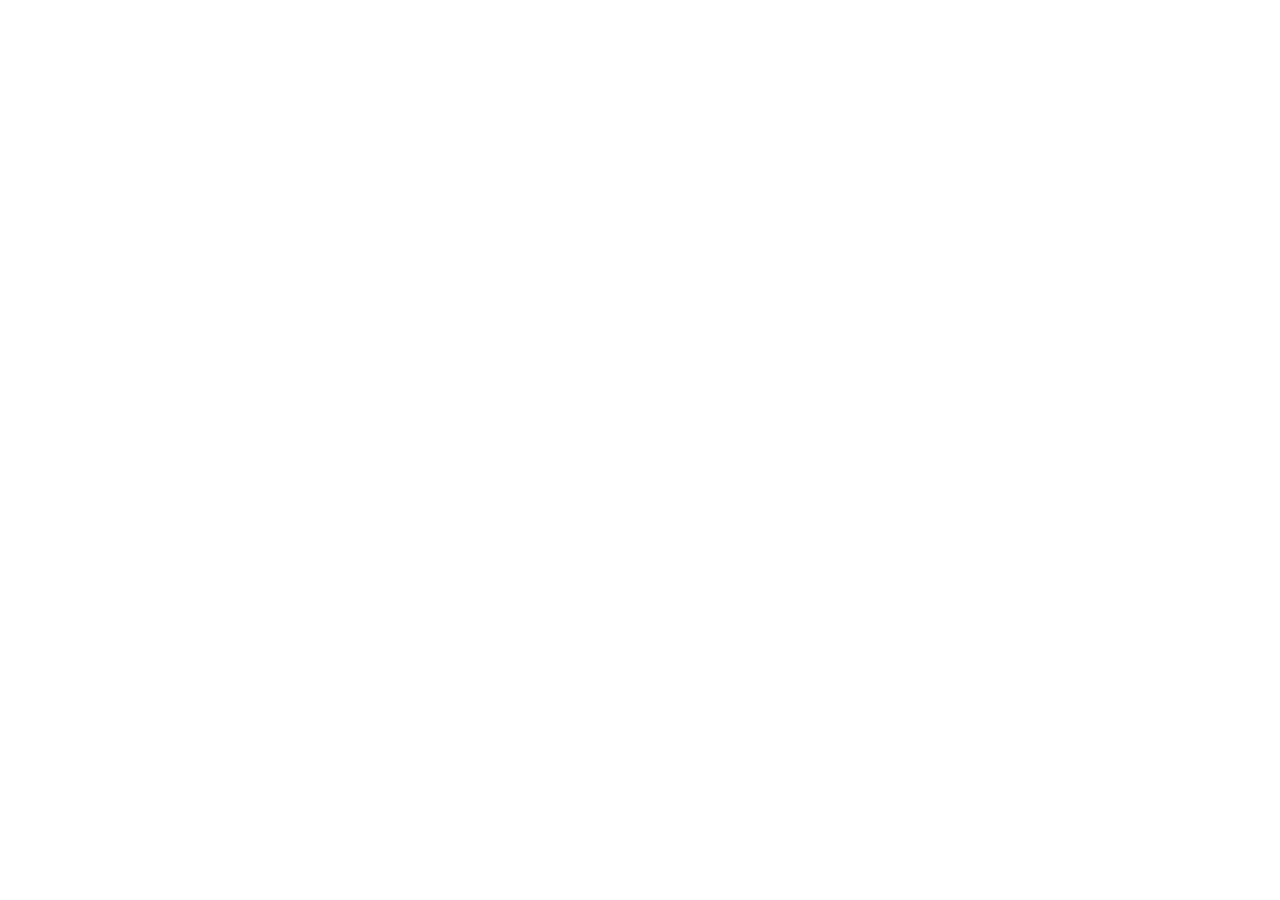
==== commit c5f1b69e: "Redirect plain-HTTP visits to HTTPS GitHub Pages only enforces HTTPS through a repository setting, s" ====
--- a/index.html
+++ b/index.html
@@ -3,6 +3,7 @@
 <head>
 <meta charset="UTF-8" />
 <meta http-equiv="Content-Security-Policy" content="default-src 'none'; script-src 'self'; style-src 'self' 'unsafe-inline' https://fonts.googleapis.com; font-src https://fonts.gstatic.com; img-src 'self' data: https:; connect-src 'self' https://abacus.jasoncameron.dev https://formsubmit.co; base-uri 'none'; form-action 'self'" />
+<script src="assets/js/https.js"></script>
 <meta name="viewport" content="width=device-width, initial-scale=1.0" />
 <title>Santhosh Raja — Site Reliability Engineer</title>
 <meta name="description" content="Santhosh Raja — Certified SRE Implementation Expert, SRE AI specialist, Observability & Monitoring, AWS and Azure. Chennai, India." />
